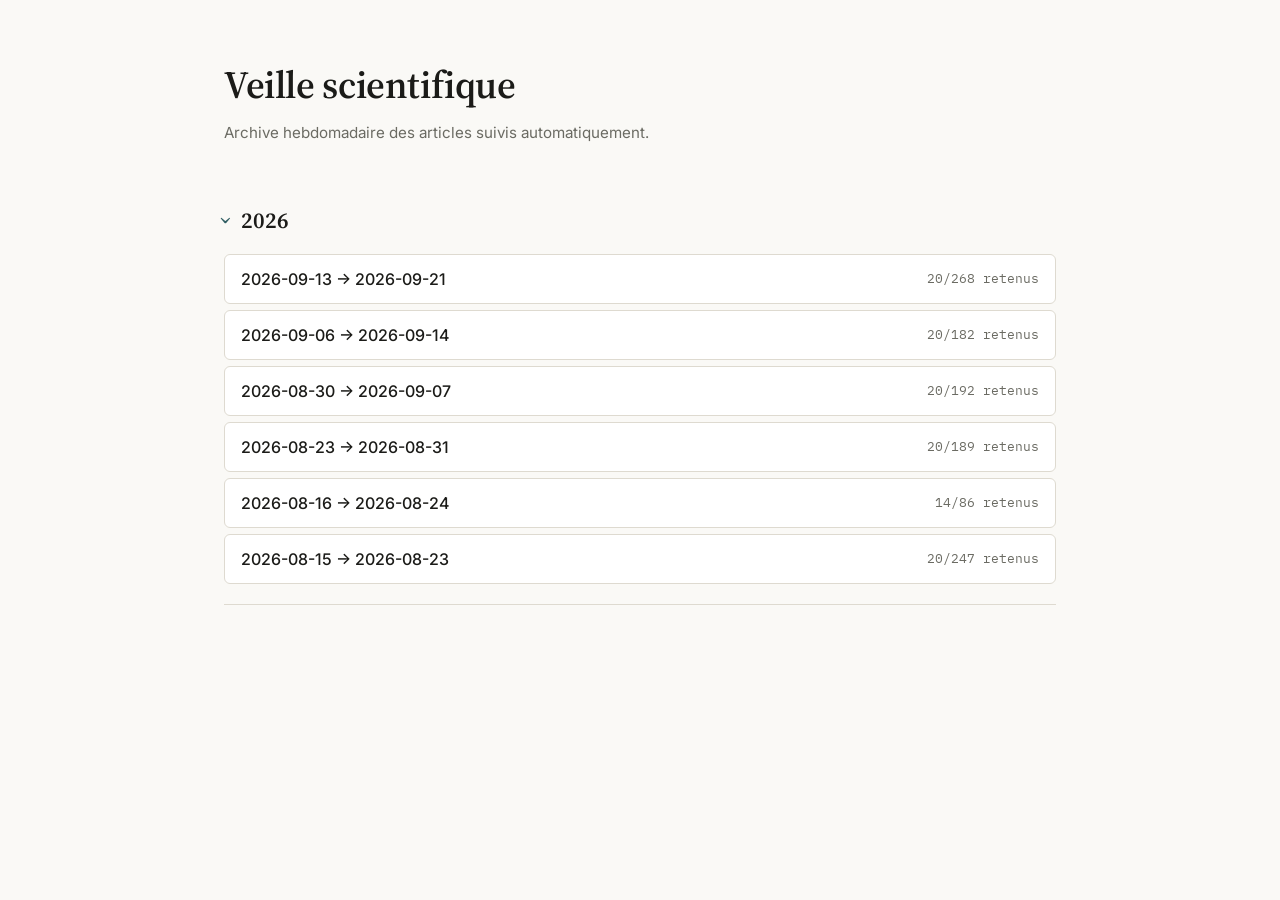
==== docs/index.html @ 8ae5fdac "Mise à jour veille + site [skip ci]" ====
<!DOCTYPE html>
<html lang="fr">
<head>
<meta charset="UTF-8">
<meta name="viewport" content="width=device-width, initial-scale=1.0">
<title>Veille scientifique</title>
<link rel="preconnect" href="https://fonts.googleapis.com">
<link href="https://fonts.googleapis.com/css2?family=Source+Serif+4:opsz,wght@8..60,400;8..60,600&family=Inter:wght@400;500;600&family=IBM+Plex+Mono:wght@400;500&display=swap" rel="stylesheet">
<link rel="stylesheet" href="assets/style.css">
</head>
<body>
<div class="page">

      <h1>Veille scientifique</h1>
      <p class="subtitle">Archive hebdomadaire des articles suivis automatiquement.</p>
      <div class="years"><details class="year-block" open>
          <summary>2026</summary>
          <ul class="week-list"><li><a class="week-link" href="weeks/2026-09-21.html">
                  <span class="week-range">2026-09-13 → 2026-09-21</span>
                  <span class="week-count">20/268 retenus</span>
                </a></li><li><a class="week-link" href="weeks/2026-09-14.html">
                  <span class="week-range">2026-09-06 → 2026-09-14</span>
                  <span class="week-count">20/182 retenus</span>
                </a></li><li><a class="week-link" href="weeks/2026-09-07.html">
                  <span class="week-range">2026-08-30 → 2026-09-07</span>
                  <span class="week-count">20/192 retenus</span>
                </a></li><li><a class="week-link" href="weeks/2026-08-31.html">
                  <span class="week-range">2026-08-23 → 2026-08-31</span>
                  <span class="week-count">20/189 retenus</span>
                </a></li><li><a class="week-link" href="weeks/2026-08-24.html">
                  <span class="week-range">2026-08-16 → 2026-08-24</span>
                  <span class="week-count">14/86 retenus</span>
                </a></li><li><a class="week-link" href="weeks/2026-08-23.html">
                  <span class="week-range">2026-08-15 → 2026-08-23</span>
                  <span class="week-count">20/247 retenus</span>
                </a></li></ul>
        </details></div>
</div>
</body>
</html>
---- docs/assets/style.css ----
:root {
  --bg: #FAF9F6;
  --ink: #1B1B18;
  --muted: #6B6B63;
  --accent: #2F5D62;
  --selected: #1E7A46;
  --selected-soft: #E7F3EA;
  --hairline: #DEDAD0;
  --card-bg: #FFFFFF;
}

* { box-sizing: border-box; }

body {
  margin: 0;
  background: var(--bg);
  color: var(--ink);
  font-family: 'Inter', system-ui, sans-serif;
  line-height: 1.5;
}

.page { max-width: 880px; margin: 0 auto; padding: 56px 24px 80px; }

h1 {
  font-family: 'Source Serif 4', Georgia, serif;
  font-size: 2.4rem;
  font-weight: 600;
  margin: 0 0 8px;
  letter-spacing: -0.01em;
}

.subtitle, .count { color: var(--muted); font-size: 0.95rem; margin: 0 0 40px; }

.back { display: inline-block; color: var(--accent); text-decoration: none; font-size: 0.9rem; margin-bottom: 24px; }
.back:hover { text-decoration: underline; }

/* accordéon (page d'accueil) */
.year-block { border-bottom: 1px solid var(--hairline); padding: 20px 0; }
.year-block summary {
  font-family: 'Source Serif 4', serif;
  font-size: 1.4rem;
  font-weight: 600;
  cursor: pointer;
  list-style: none;
  display: flex;
  align-items: center;
  gap: 10px;
}
.year-block summary::-webkit-details-marker { display: none; }
.year-block summary::before {
  content: "›";
  display: inline-block;
  color: var(--accent);
  transition: transform .15s ease;
}
.year-block[open] summary::before { transform: rotate(90deg); }

.week-list { list-style: none; margin: 16px 0 0; padding: 0; display: flex; flex-direction: column; gap: 6px; }
.week-link {
  display: flex;
  justify-content: space-between;
  align-items: center;
  gap: 12px;
  padding: 12px 16px;
  border-radius: 6px;
  text-decoration: none;
  color: var(--ink);
  background: var(--card-bg);
  border: 1px solid var(--hairline);
  transition: border-color .15s ease;
}
.week-link:hover { border-color: var(--accent); }
.week-range { font-weight: 500; }
.week-count { font-family: 'IBM Plex Mono', monospace; font-size: 0.8rem; color: var(--muted); white-space: nowrap; }
.empty { color: var(--muted); font-style: italic; }

/* page hebdomadaire */
.papers { display: flex; flex-direction: column; gap: 16px; margin-top: 24px; }
.paper { display: flex; background: var(--card-bg); border: 1px solid var(--hairline); border-radius: 6px; overflow: hidden; }
.paper-bar { width: 4px; background: var(--hairline); flex-shrink: 0; }
.paper-bar.bar-selected { background: var(--selected); }
.paper-body { padding: 18px 20px; flex: 1; min-width: 0; }

.title { font-family: 'Source Serif 4', serif; font-size: 1.1rem; font-weight: 600; margin: 0 0 6px; }
.title a { color: var(--ink); text-decoration: none; }
.title a:hover { text-decoration: underline; }
.title.selected a { color: var(--selected); }

.badge {
  display: inline-block;
  font-size: 0.72rem;
  font-weight: 500;
  color: var(--selected);
  background: var(--selected-soft);
  padding: 2px 8px;
  border-radius: 999px;
  margin-bottom: 8px;
}

.meta { color: var(--muted); font-size: 0.85rem; margin: 0 0 4px; }
.doi { font-family: 'IBM Plex Mono', monospace; font-size: 0.78rem; color: var(--muted); margin: 0 0 10px; word-break: break-all; }
.abstract { font-size: 0.92rem; margin: 0; }

@media (max-width: 600px) {
  .page { padding: 32px 16px 60px; }
  h1 { font-size: 1.9rem; }
  .week-link { flex-direction: column; align-items: flex-start; gap: 4px; }
}
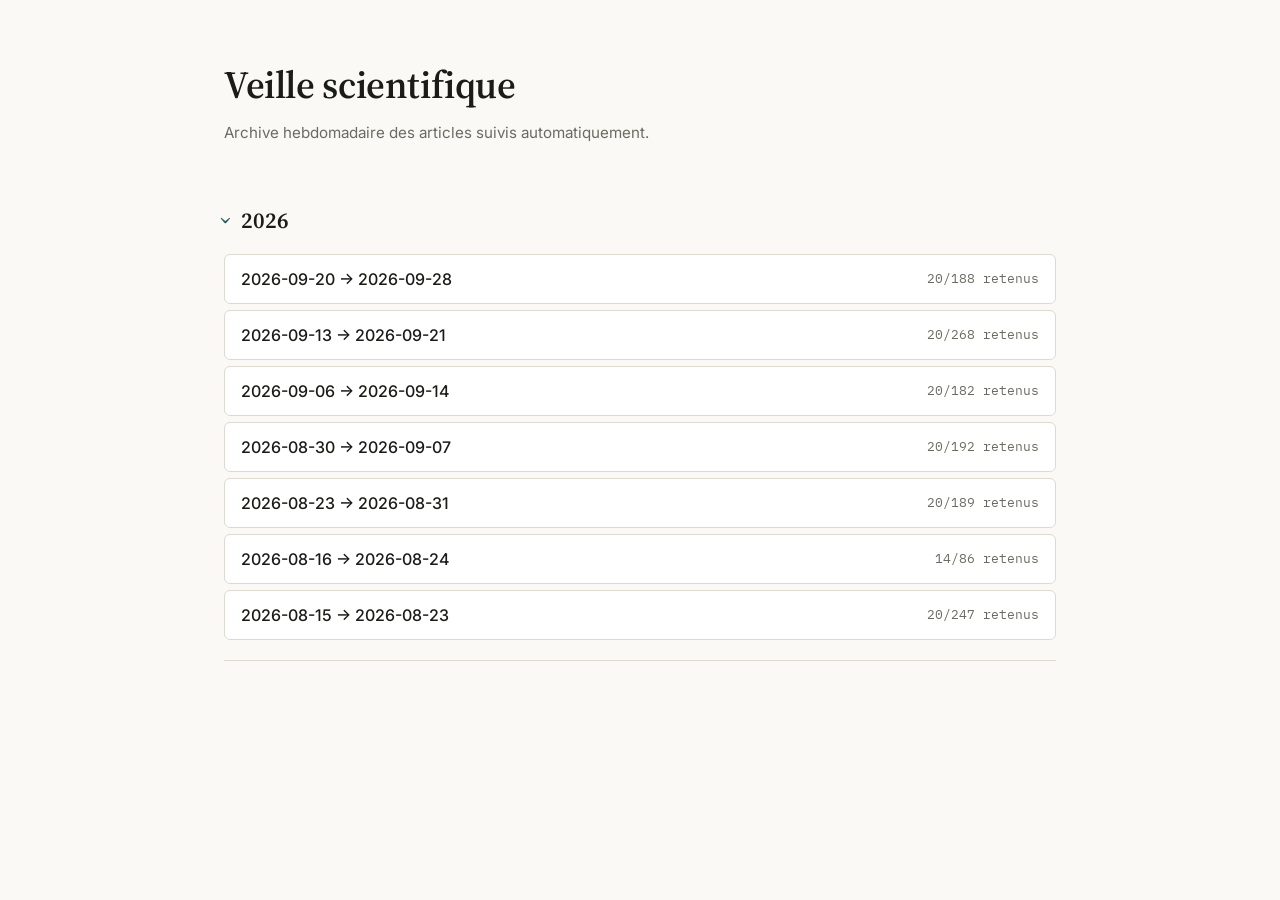
==== commit fdc17a18: "Mise à jour veille + site [skip ci]" ====
--- a/docs/index.html
+++ b/docs/index.html
@@ -15,7 +15,10 @@
       <p class="subtitle">Archive hebdomadaire des articles suivis automatiquement.</p>
       <div class="years"><details class="year-block" open>
           <summary>2026</summary>
-          <ul class="week-list"><li><a class="week-link" href="weeks/2026-09-21.html">
+          <ul class="week-list"><li><a class="week-link" href="weeks/2026-09-28.html">
+                  <span class="week-range">2026-09-20 → 2026-09-28</span>
+                  <span class="week-count">20/188 retenus</span>
+                </a></li><li><a class="week-link" href="weeks/2026-09-21.html">
                   <span class="week-range">2026-09-13 → 2026-09-21</span>
                   <span class="week-count">20/268 retenus</span>
                 </a></li><li><a class="week-link" href="weeks/2026-09-14.html">
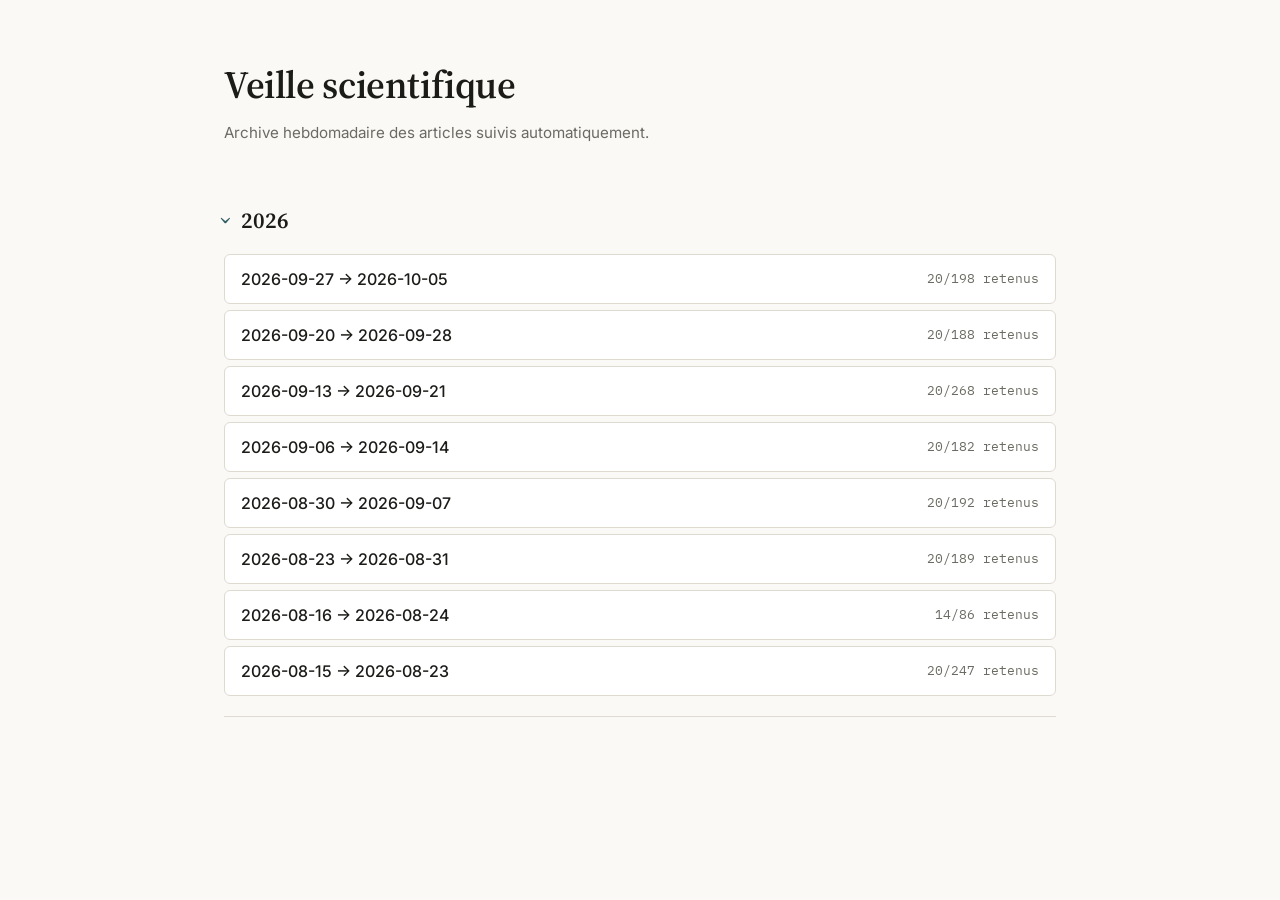
==== commit 6a97cbe0: "Mise à jour veille + site [skip ci]" ====
--- a/docs/index.html
+++ b/docs/index.html
@@ -15,7 +15,10 @@
       <p class="subtitle">Archive hebdomadaire des articles suivis automatiquement.</p>
       <div class="years"><details class="year-block" open>
           <summary>2026</summary>
-          <ul class="week-list"><li><a class="week-link" href="weeks/2026-09-28.html">
+          <ul class="week-list"><li><a class="week-link" href="weeks/2026-10-05.html">
+                  <span class="week-range">2026-09-27 → 2026-10-05</span>
+                  <span class="week-count">20/198 retenus</span>
+                </a></li><li><a class="week-link" href="weeks/2026-09-28.html">
                   <span class="week-range">2026-09-20 → 2026-09-28</span>
                   <span class="week-count">20/188 retenus</span>
                 </a></li><li><a class="week-link" href="weeks/2026-09-21.html">
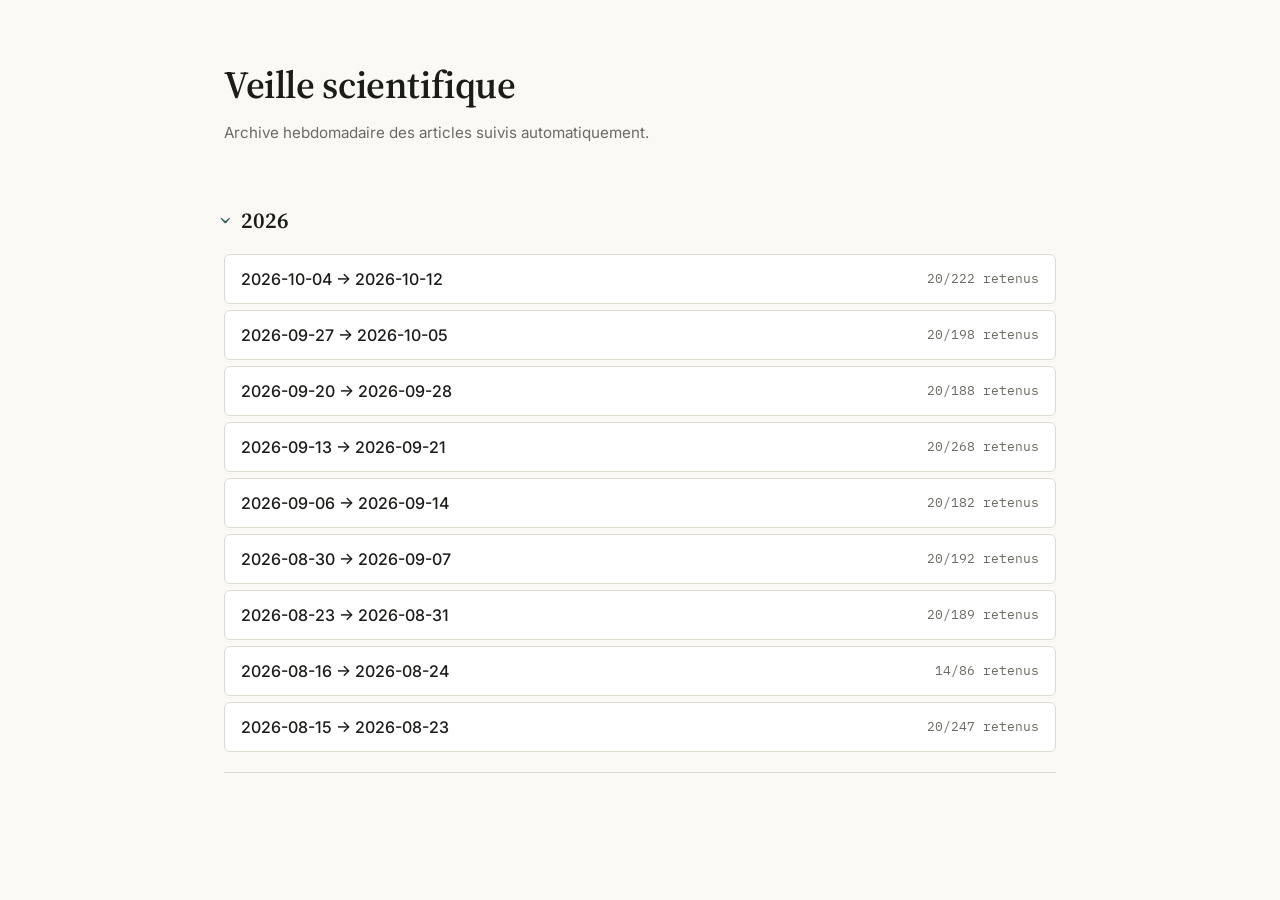
==== commit 4b429eec: "Mise à jour veille + site [skip ci]" ====
--- a/docs/index.html
+++ b/docs/index.html
@@ -15,7 +15,10 @@
       <p class="subtitle">Archive hebdomadaire des articles suivis automatiquement.</p>
       <div class="years"><details class="year-block" open>
           <summary>2026</summary>
-          <ul class="week-list"><li><a class="week-link" href="weeks/2026-10-05.html">
+          <ul class="week-list"><li><a class="week-link" href="weeks/2026-10-12.html">
+                  <span class="week-range">2026-10-04 → 2026-10-12</span>
+                  <span class="week-count">20/222 retenus</span>
+                </a></li><li><a class="week-link" href="weeks/2026-10-05.html">
                   <span class="week-range">2026-09-27 → 2026-10-05</span>
                   <span class="week-count">20/198 retenus</span>
                 </a></li><li><a class="week-link" href="weeks/2026-09-28.html">
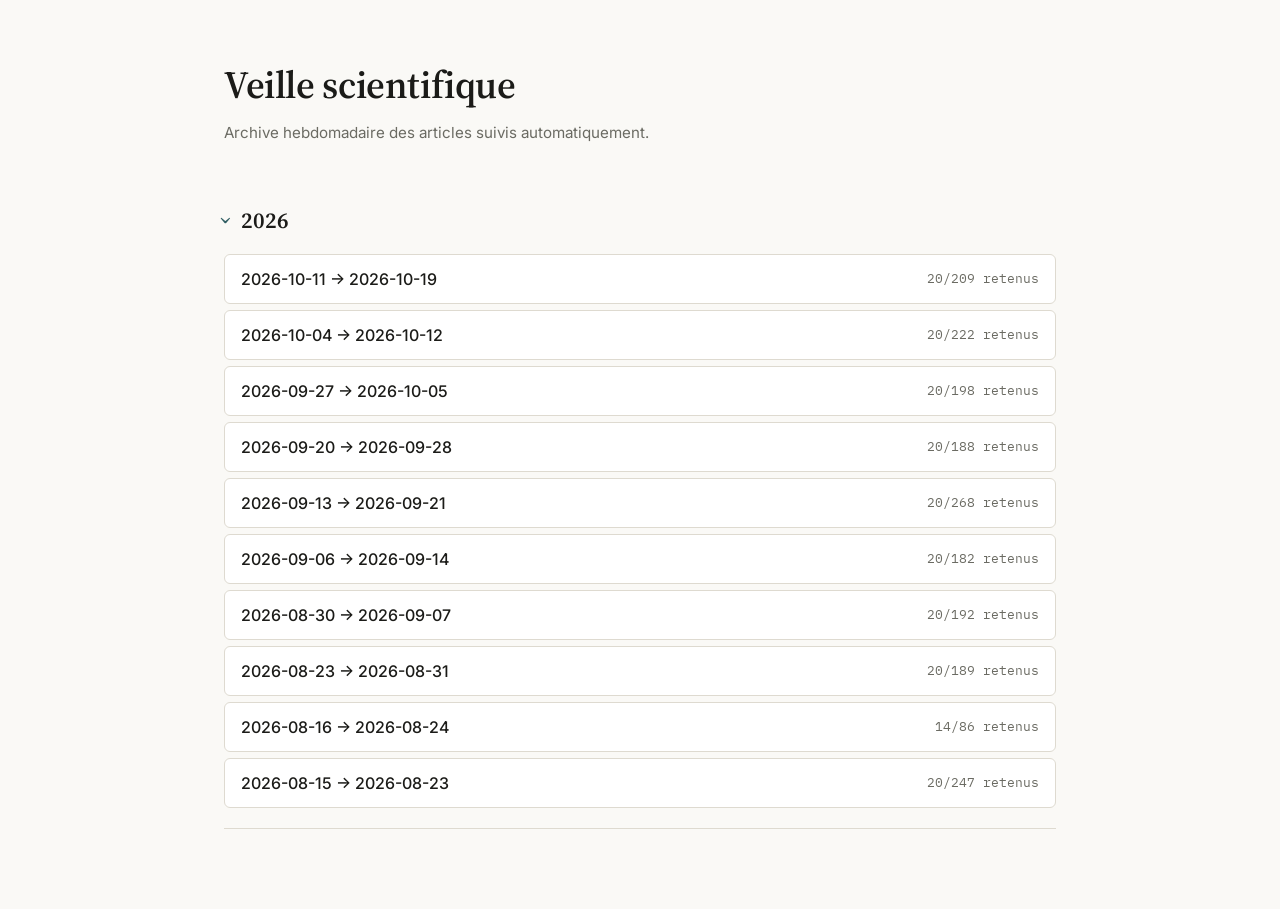
==== commit 12c0fb5f: "Mise à jour veille + site [skip ci]" ====
--- a/docs/index.html
+++ b/docs/index.html
@@ -15,7 +15,10 @@
       <p class="subtitle">Archive hebdomadaire des articles suivis automatiquement.</p>
       <div class="years"><details class="year-block" open>
           <summary>2026</summary>
-          <ul class="week-list"><li><a class="week-link" href="weeks/2026-10-12.html">
+          <ul class="week-list"><li><a class="week-link" href="weeks/2026-10-19.html">
+                  <span class="week-range">2026-10-11 → 2026-10-19</span>
+                  <span class="week-count">20/209 retenus</span>
+                </a></li><li><a class="week-link" href="weeks/2026-10-12.html">
                   <span class="week-range">2026-10-04 → 2026-10-12</span>
                   <span class="week-count">20/222 retenus</span>
                 </a></li><li><a class="week-link" href="weeks/2026-10-05.html">
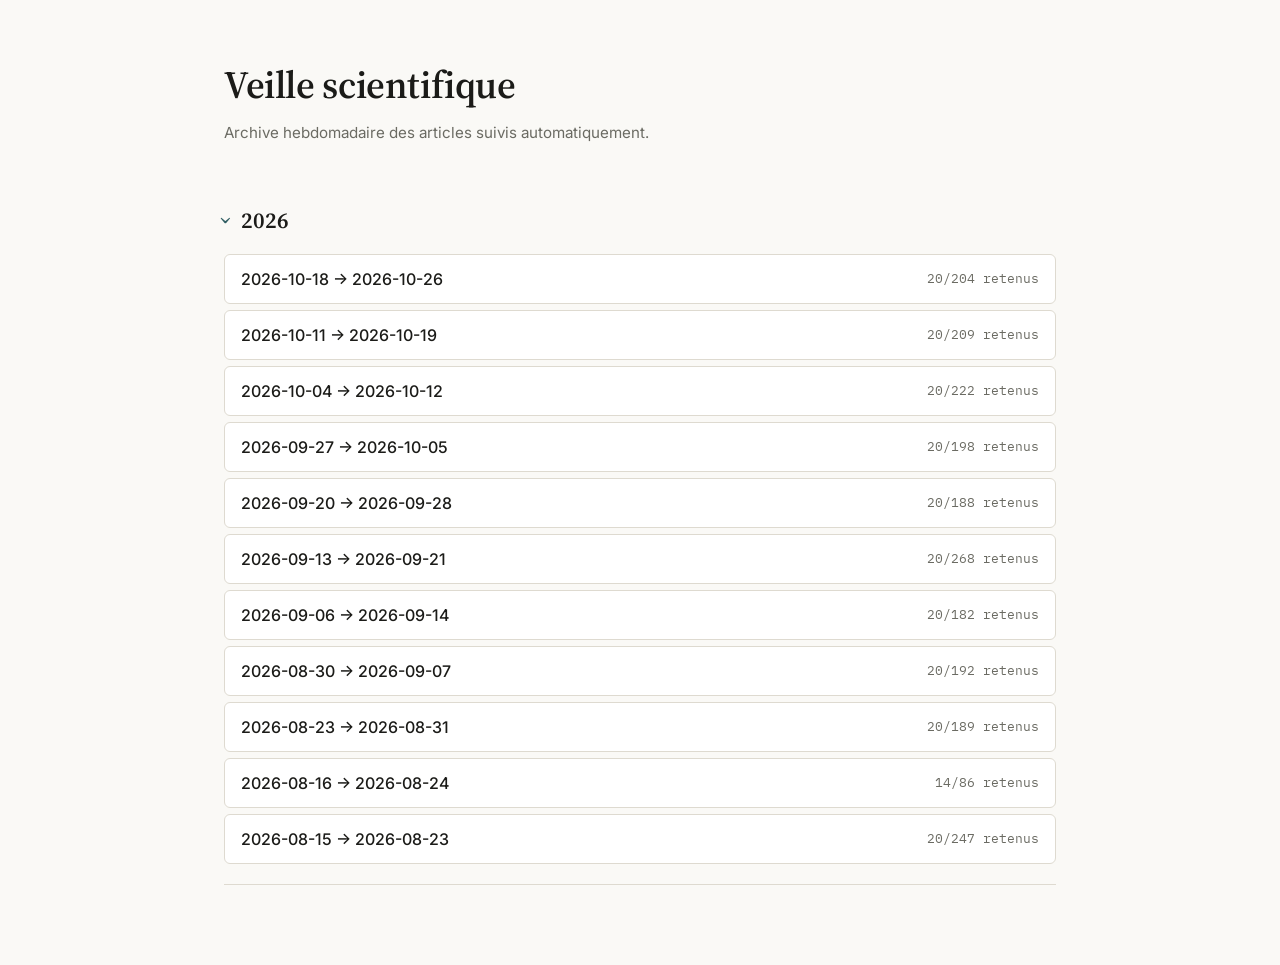
==== commit 2c462cb8: "Mise à jour veille + site [skip ci]" ====
--- a/docs/index.html
+++ b/docs/index.html
@@ -15,7 +15,10 @@
       <p class="subtitle">Archive hebdomadaire des articles suivis automatiquement.</p>
       <div class="years"><details class="year-block" open>
           <summary>2026</summary>
-          <ul class="week-list"><li><a class="week-link" href="weeks/2026-10-19.html">
+          <ul class="week-list"><li><a class="week-link" href="weeks/2026-10-26.html">
+                  <span class="week-range">2026-10-18 → 2026-10-26</span>
+                  <span class="week-count">20/204 retenus</span>
+                </a></li><li><a class="week-link" href="weeks/2026-10-19.html">
                   <span class="week-range">2026-10-11 → 2026-10-19</span>
                   <span class="week-count">20/209 retenus</span>
                 </a></li><li><a class="week-link" href="weeks/2026-10-12.html">
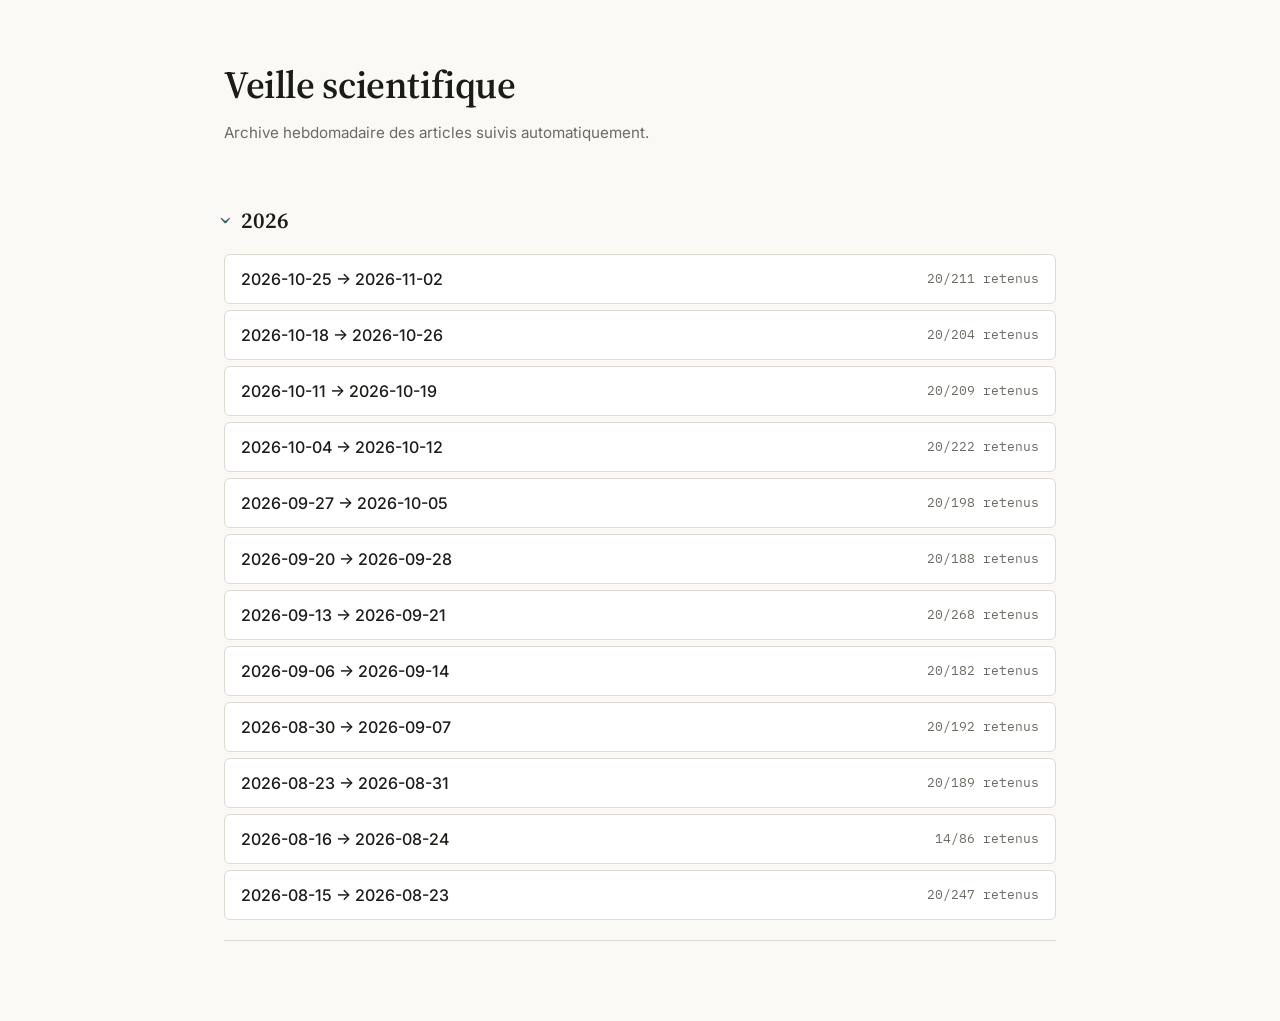
==== commit 1fab9906: "Mise à jour veille + site [skip ci]" ====
--- a/docs/index.html
+++ b/docs/index.html
@@ -15,7 +15,10 @@
       <p class="subtitle">Archive hebdomadaire des articles suivis automatiquement.</p>
       <div class="years"><details class="year-block" open>
           <summary>2026</summary>
-          <ul class="week-list"><li><a class="week-link" href="weeks/2026-10-26.html">
+          <ul class="week-list"><li><a class="week-link" href="weeks/2026-11-02.html">
+                  <span class="week-range">2026-10-25 → 2026-11-02</span>
+                  <span class="week-count">20/211 retenus</span>
+                </a></li><li><a class="week-link" href="weeks/2026-10-26.html">
                   <span class="week-range">2026-10-18 → 2026-10-26</span>
                   <span class="week-count">20/204 retenus</span>
                 </a></li><li><a class="week-link" href="weeks/2026-10-19.html">
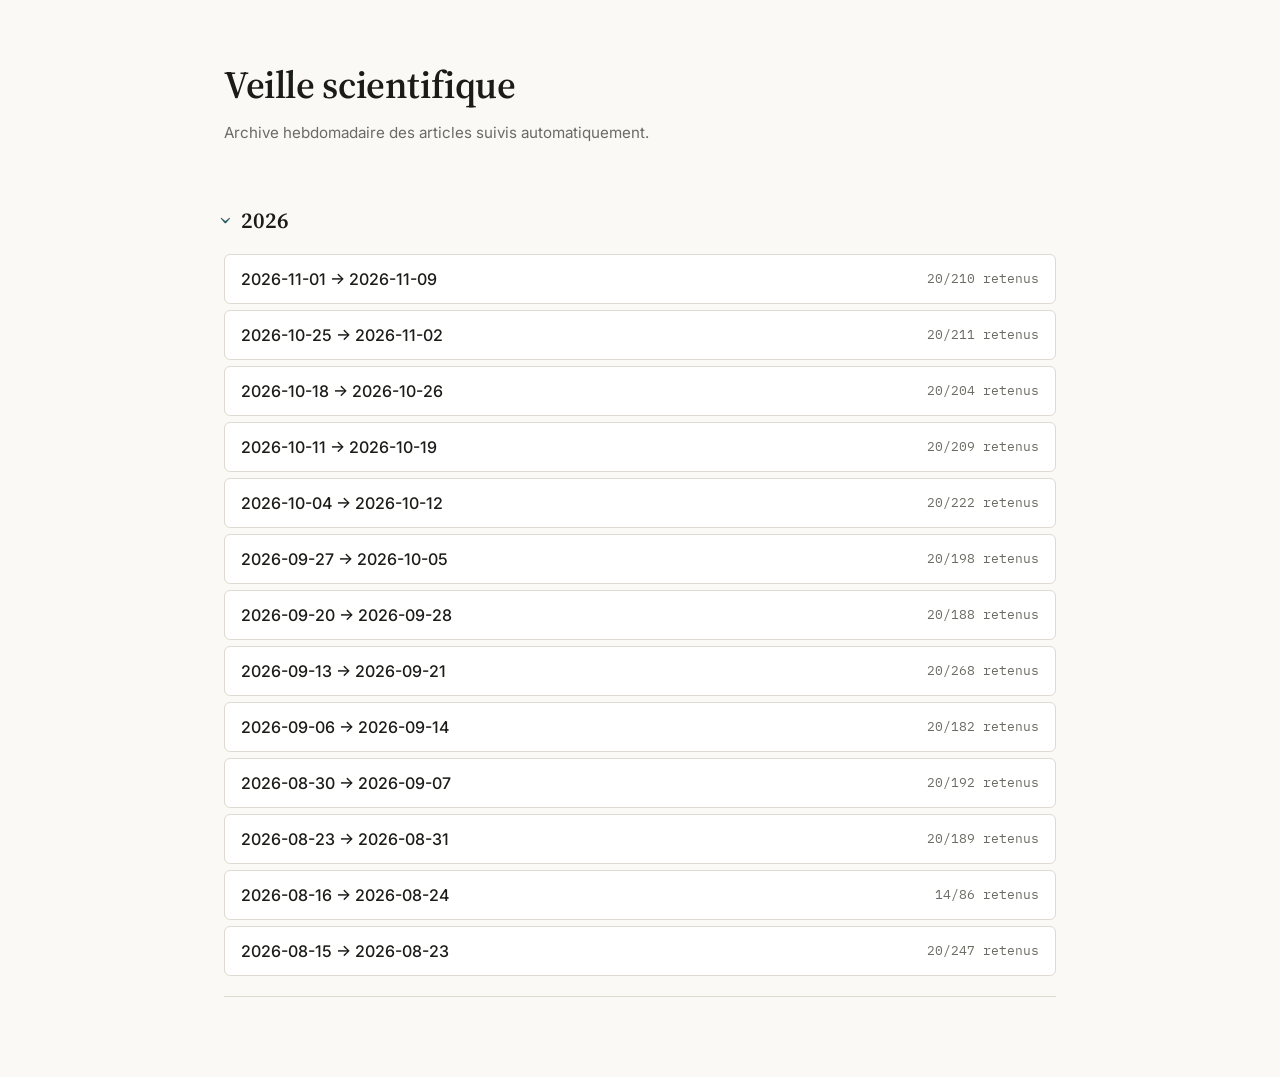
==== commit 6ea2ad5c: "Mise à jour veille + site [skip ci]" ====
--- a/docs/index.html
+++ b/docs/index.html
@@ -15,7 +15,10 @@
       <p class="subtitle">Archive hebdomadaire des articles suivis automatiquement.</p>
       <div class="years"><details class="year-block" open>
           <summary>2026</summary>
-          <ul class="week-list"><li><a class="week-link" href="weeks/2026-11-02.html">
+          <ul class="week-list"><li><a class="week-link" href="weeks/2026-11-09.html">
+                  <span class="week-range">2026-11-01 → 2026-11-09</span>
+                  <span class="week-count">20/210 retenus</span>
+                </a></li><li><a class="week-link" href="weeks/2026-11-02.html">
                   <span class="week-range">2026-10-25 → 2026-11-02</span>
                   <span class="week-count">20/211 retenus</span>
                 </a></li><li><a class="week-link" href="weeks/2026-10-26.html">
